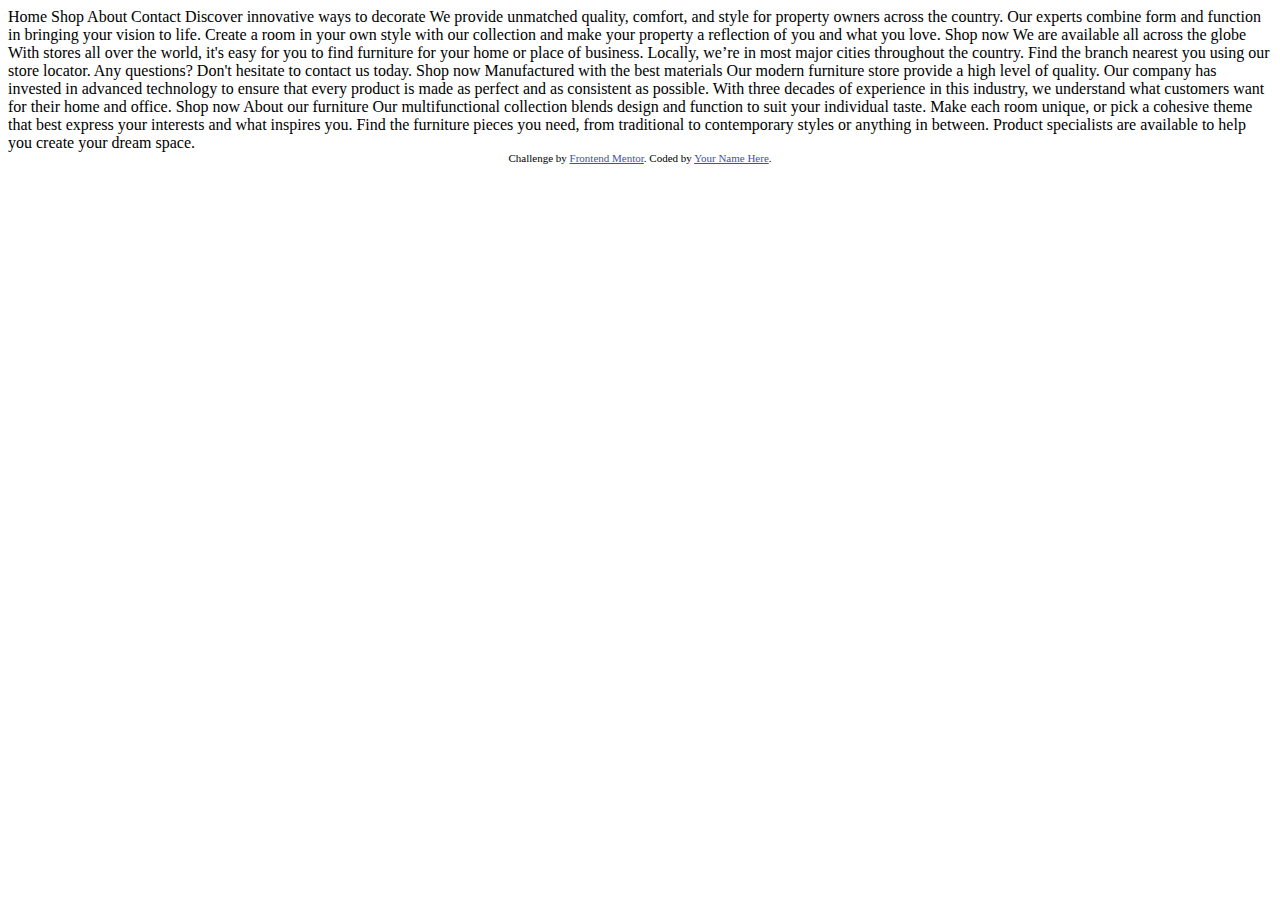
==== index.html @ ec450e1d "first initialize project" ====
<!DOCTYPE html>
<html lang="en">
<head>
  <meta charset="UTF-8">
  <meta name="viewport" content="width=device-width, initial-scale=1.0"> <!-- displays site properly based on user's device -->

  <link rel="icon" type="image/png" sizes="32x32" href="./images/favicon-32x32.png">
  
  <title>Frontend Mentor | Room homepage</title>

  <!-- Feel free to remove these styles or customise in your own stylesheet 👍 -->
  <style>
    .attribution { font-size: 11px; text-align: center; }
    .attribution a { color: hsl(228, 45%, 44%); }
  </style>
</head>
<body>
  Home
  Shop
  About
  Contact

  Discover innovative ways to decorate

  We provide unmatched quality, comfort, and style for property owners across the country. 
  Our experts combine form and function in bringing your vision to life. Create a room in your 
  own style with our collection and make your property a reflection of you and what you love.

  Shop now

  We are available all across the globe

  With stores all over the world, it's easy for you to find furniture for your home or place of business. 
  Locally, we’re in most major cities throughout the country. Find the branch nearest you using our 
  store locator. Any questions? Don't hesitate to contact us today.

  Shop now

  Manufactured with the best materials

  Our modern furniture store provide a high level of quality. Our company has invested in advanced technology 
  to ensure that every product is made as perfect and as consistent as possible. With three decades of 
  experience in this industry, we understand what customers want for their home and office.

  Shop now

  About our furniture

  Our multifunctional collection blends design and function to suit your individual taste.
  Make each room unique, or pick a cohesive theme that best express your interests and what
  inspires you. Find the furniture pieces you need, from traditional to contemporary styles
  or anything in between. Product specialists are available to help you create your dream space.
  
  <div class="attribution">
    Challenge by <a href="https://www.frontendmentor.io?ref=challenge" target="_blank">Frontend Mentor</a>. 
    Coded by <a href="#">Your Name Here</a>.
  </div>
</body>
</html>
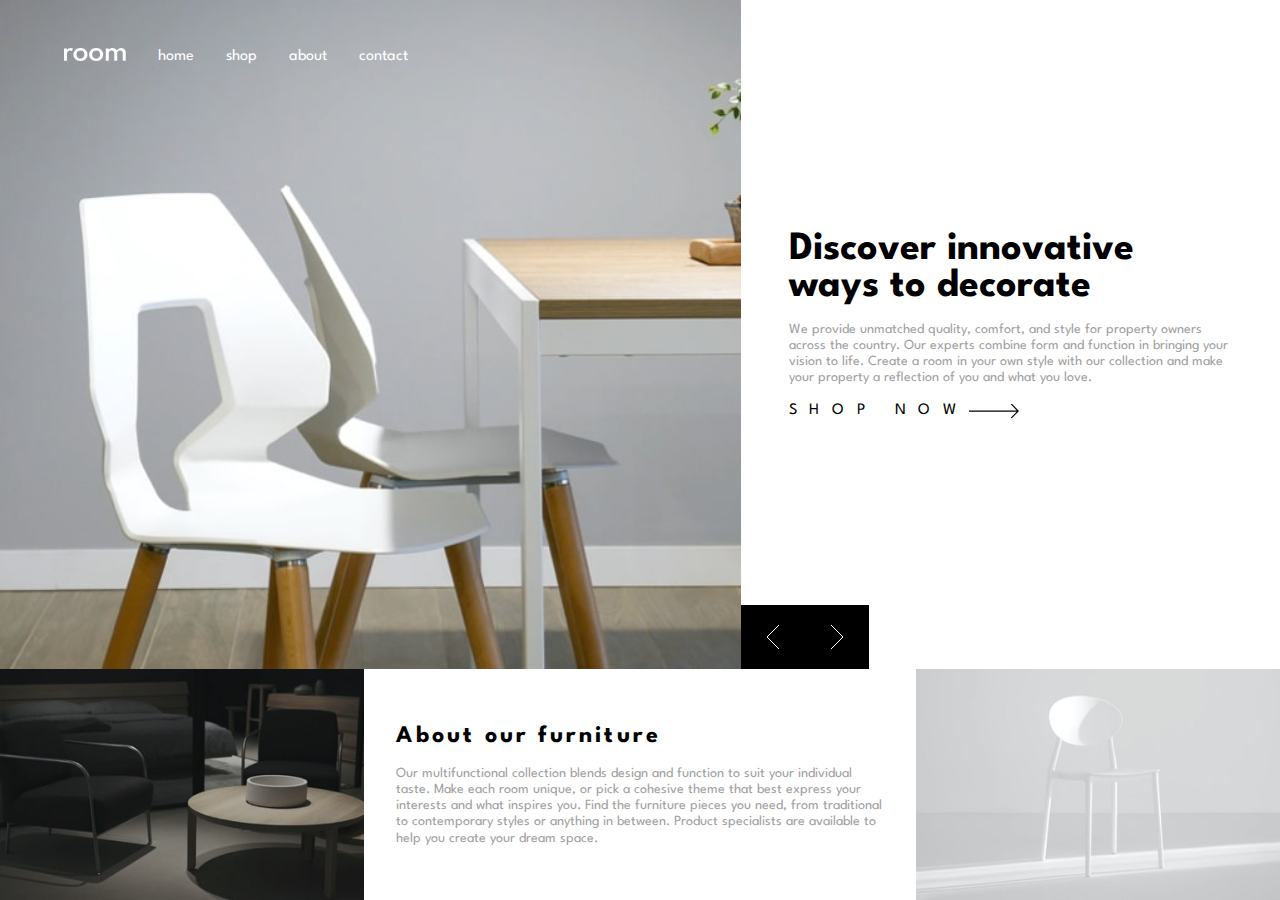
==== commit fc5f1a47: "design layout grid mobile and desktop" ====
--- a/index.html
+++ b/index.html
@@ -1,59 +1,76 @@
 <!DOCTYPE html>
 <html lang="en">
+
 <head>
   <meta charset="UTF-8">
-  <meta name="viewport" content="width=device-width, initial-scale=1.0"> <!-- displays site properly based on user's device -->
+  <meta name="viewport" content="width=device-width, initial-scale=1.0">
+  <!-- displays site properly based on user's device -->
 
   <link rel="icon" type="image/png" sizes="32x32" href="./images/favicon-32x32.png">
-  
-  <title>Frontend Mentor | Room homepage</title>
+  <title>Jery Lenas | Room homepage</title>
+  <link rel="stylesheet" href="/src/css/reset.css">
+  <link rel="preconnect" href="https://fonts.googleapis.com">
+  <link rel="preconnect" href="https://fonts.gstatic.com" crossorigin>
+  <link href="https://fonts.googleapis.com/css2?family=League+Spartan:wght@500;600;700&display=swap" rel="stylesheet">
+  <link rel="stylesheet" href="/src/css/component.css">
+  <link rel="stylesheet" href="/src/css/index.css">
+  <script src="src/js/navigation.js" defer></script>
+</head>
 
-  <!-- Feel free to remove these styles or customise in your own stylesheet 👍 -->
-  <style>
-    .attribution { font-size: 11px; text-align: center; }
-    .attribution a { color: hsl(228, 45%, 44%); }
-  </style>
-</head>
 <body>
-  Home
-  Shop
-  About
-  Contact
+  <header class="header">
+    <section class="hero-img">
+      <button class="mobile-nav-toggle" aria-controls="navigation--primary" aria-expanded="false">
+        <span class="sr-only" aria-expanded="false">Menu</span>
+      </button>
+      <a href="#" class="logo"><img src="src/images/logo.svg" alt="room homepage logo"></a>
+      <nav>
+        <ul id="navigation--primary" class="navigation--primary">
+          <li class="nav-item"><a href="#home">home</a></li>
+          <li class="nav-item"><a href="#shope">shop</a></li>
+          <li class="nav-item"><a href="#sabout">about</a></li>
+          <li class="nav-item"><a href="#scontact">contact</a></li>
+        </ul>
+      </nav>
+      <div id="action-buttons--mobile" class="action-buttons action-buttons--mobile">
+        <button class="nav-button nav-button--left"></button>
+        <button class="nav-button nav-button--right"></button>
+      </div>
+    </section>
+    <div id="action-buttons--desktop" class="action-buttons action-buttons--desktop">
+      <button class="nav-button nav-button--left"></button>
+      <button class="nav-button nav-button--right"></button>
+    </div>
+    <section class="description container flow">
+      <h1 class="page-title">Discover innovative ways to decorate</h1>
+      <p>We provide unmatched quality, comfort, and style for property owners across the country.
+        Our experts combine form and function in bringing your vision to life. Create a room in your
+        own style with our collection and make your property a reflection of you and what you love.
+      </p>
 
-  Discover innovative ways to decorate
+      <div>
+        <a href="#" class="purchase-button">SHOP NOW</a>
+      </div>
+    </section>
+  </header>
+  <main class="about">
+    <img src="src/images/image-about-dark.jpg" class="about-dark" alt="about dark">
+    <section class="description container flow">
+      <h2 class="article-title">About our furniture</h2>
+      <p>Our multifunctional collection blends design and function to suit your individual taste.
+        Make each room unique, or pick a cohesive theme that best express your interests and what
+        inspires you. Find the furniture pieces you need, from traditional to contemporary styles
+        or anything in between. Product specialists are available to help you create your dream space.
+      </p>
+    </section>
+    <img src="src/images/image-about-light.jpg" class="about-light" alt="about light">
+  </main>
 
-  We provide unmatched quality, comfort, and style for property owners across the country. 
-  Our experts combine form and function in bringing your vision to life. Create a room in your 
-  own style with our collection and make your property a reflection of you and what you love.
 
-  Shop now
 
-  We are available all across the globe
+  <!-- <div class="attribution">
+    Coded by <a href="#">Jery I D Lenas</a>.
+  </div> -->
+</body>
 
-  With stores all over the world, it's easy for you to find furniture for your home or place of business. 
-  Locally, we’re in most major cities throughout the country. Find the branch nearest you using our 
-  store locator. Any questions? Don't hesitate to contact us today.
-
-  Shop now
-
-  Manufactured with the best materials
-
-  Our modern furniture store provide a high level of quality. Our company has invested in advanced technology 
-  to ensure that every product is made as perfect and as consistent as possible. With three decades of 
-  experience in this industry, we understand what customers want for their home and office.
-
-  Shop now
-
-  About our furniture
-
-  Our multifunctional collection blends design and function to suit your individual taste.
-  Make each room unique, or pick a cohesive theme that best express your interests and what
-  inspires you. Find the furniture pieces you need, from traditional to contemporary styles
-  or anything in between. Product specialists are available to help you create your dream space.
-  
-  <div class="attribution">
-    Challenge by <a href="https://www.frontendmentor.io?ref=challenge" target="_blank">Frontend Mentor</a>. 
-    Coded by <a href="#">Your Name Here</a>.
-  </div>
-</body>
-</html>
+</html>--- a/src/css/component.css
+++ b/src/css/component.css
@@ -0,0 +1,89 @@
+.page-title {
+    font-size: var(--font-size-3xl);
+    font-family: var(--ff-sans-normal);
+    font-weight: 700;
+    line-height: 2.3rem;
+}
+
+.article-title {
+    font-size: var(--font-size-2xl);
+    font-family: var(--ff-sans-normal);
+    letter-spacing: .2rem;
+    font-weight: 700;
+}
+
+.nav-button {
+    background-color: hsl(var(--clr-black));
+    padding: 2rem;
+    background-repeat: no-repeat;
+    background-position: center;
+    border: none;
+    margin: 0;
+}
+
+.nav-button:hover {
+    background-color: hsl(var(--crl-very-dark-gray));
+}
+
+.nav-button--left {
+    background-image: url(/src/images/icon-angle-left.svg);
+}
+
+.nav-button--right {
+    background-image: url(/src/images/icon-angle-right.svg);
+}
+
+/* Purchase Button */
+
+.purchase-button {
+    position: relative;
+    font-size: var(--font-size-md);
+    letter-spacing: .8rem;
+}
+
+.purchase-button::after {
+    content: "";
+    position: absolute;
+    background-image: url(/src/images/icon-arrow.svg);
+    width: 50%;
+    height: 100%;
+    background-size: contain;
+    background-repeat: no-repeat;
+    top: 50%;
+    bottom: 50%;
+    transform: translateY(-50%);
+}
+
+.purchase-button:hover {
+    opacity: .5;
+}
+
+
+/* Navigation */
+.navigation--primary {
+    display: flex;
+    gap: var(--nav-gap, 2rem);
+    color: hsl(var(--clr-white));
+    align-items: center;
+}
+
+.nav-item {
+    position: relative;
+    padding-bottom: .3rem;
+}
+
+.nav-item::after {
+    content: "";
+    position: absolute;
+    background-color: hsl(var(--clr-white));
+    height: .2rem;
+    width: 100%;
+    bottom: 0;
+    left: 0;
+    transform: scaleX(0);
+    transition: transform 300ms ease-in-out;
+}
+
+.nav-item:hover::after {
+    transform: scale(1);
+}--- a/src/css/index.css
+++ b/src/css/index.css
@@ -0,0 +1,334 @@
+/* - Dark Gray: hsl(0, 0%, 63%)
+- Black: hsl(0, 0%, 0%)
+- White: hsl(0, 0%, 100%)
+- Very Dark Gray: hsl(0, 0%, 27%) */
+
+:root {
+    --crl-dark-gray: 0, 0%, 63%;
+    --crl-very-dark-gray: 0, 0%, 27%;
+    --clr-white: 0, 0%, 100%;
+    --clr-black: 0, 0%, 0%;
+
+    /* font-sizes */
+    --font-size-xs: 0.75rem;
+    --font-size-sm: 0.875rem;
+    --font-size-md: 1rem;
+    --font-size-lg: 1.125rem;
+    --font-size-xl: 1.3125rem;
+    --font-size-2xl: 1.5rem;
+    --font-size-3xl: 2.652rem;
+    --font-size-4xl: 4rem;
+
+    /* font-families */
+    --ff-sans-normal: 'League Spartan', sans-serif;
+    --ff-serif: 'Times New Roman', serif;
+
+}
+
+/* make images easier to work with */
+img {
+    max-width: 100%;
+    display: block;
+}
+
+/* make form elements easier to work with */
+input,
+button,
+textarea,
+select {
+    font: inherit;
+}
+
+/* remove animations for people who've turned them off */
+@media (prefers-reduced-motion: reduce) {
+
+    *,
+    *::before,
+    *::after {
+        animation-duration: 0.01ms !important;
+        animation-iteration-count: 1 !important;
+        transition-duration: 0.01ms !important;
+        scroll-behavior: auto !important;
+    }
+}
+
+
+/* ------------------- */
+/* Utility classes     */
+/* ------------------- */
+
+/* general */
+
+.flex {
+    display: flex;
+    gap: var(--gap, 1rem);
+}
+
+.grid {
+    display: grid;
+    gap: var(--gap, 1rem);
+}
+
+.d-block {
+    display: block;
+}
+
+/* Initiialeze  */
+.flow>*:where(:not(:first-child)) {
+    margin-top: var(--flow-space, 1rem);
+}
+
+.flow--space-small {
+    --flow-space: .75rem;
+}
+
+/* typography */
+
+.ff-serif {
+    font-family: var(--ff-serif);
+}
+
+.ff-sans-normal {
+    font-family: var(--ff-sans-normal);
+}
+
+.letter-spacing-1 {
+    letter-spacing: 4.75px;
+}
+
+.letter-spacing-2 {
+    letter-spacing: 2.7px;
+}
+
+.letter-spacing-3 {
+    letter-spacing: 2.35px;
+}
+
+.uppercase {
+    text-transform: uppercase;
+}
+
+
+h1,
+h2,
+h3,
+h4,
+h5,
+h6 {
+    font-family: var(--ff-serif);
+}
+
+
+.sr-only {
+    position: absolute;
+    width: 1px;
+    height: 1px;
+    padding: 0;
+    margin: -1px;
+    overflow: hidden;
+    clip: rect(0, 0, 0, 0);
+    white-space: nowrap;
+    border: 0;
+}
+
+.box-shadow {
+    box-shadow: 0 0 10px hsl(var(--clr-black), 0.5);
+}
+
+/* set up the body */
+body {
+    font-family: var(--ff-sans-normal);
+    font-size: var(--font-size-md);
+    background-color: hsl(var(--clr-white));
+}
+
+.card {
+    padding: 2rem;
+    box-shadow: 0 0 20px hsl(var(--clr-black), 0.2);
+
+}
+
+.container {
+    padding: 1.5rem;
+}
+
+p {
+    color: hsl(var(--crl-dark-gray));
+    font-size: var(--font-size-sm);
+}
+
+/*  */
+.hero-img {
+    position: relative;
+    display: flex;
+    gap: 2rem;
+    background-image: url(/src/images/desktop-image-hero-1.jpg);
+    background-repeat: no-repeat;
+    background-size: cover;
+    min-height: 20rem;
+    padding: 2rem;
+    padding-top: 3rem;
+    width: 100%;
+    height: 2erm;
+}
+
+.action-buttons {
+    position: absolute;
+    bottom: 0;
+    right: 0;
+}
+
+@media (max-width:35rem) {
+    .hero-img {
+        background-image: url(/src/images/mobile-image-hero-1.jpg);
+        justify-content: center;
+        background-position: top;
+        min-height: 30rem;
+    }
+
+    .nav-item {
+        position: relative;
+        padding-bottom: .3rem;
+        font-size: var(--font-size-xl);
+    }
+
+    .logo {
+        order: 2;
+    }
+
+    .navigation--primary {
+        position: absolute;
+        z-index: 1000;
+        background-color: white;
+        color: hsl(var(--clr-black));
+        padding: 1rem;
+        left: 0;
+        top: 0;
+        width: 100%;
+        height: 100%;
+        max-height: 7rem;
+        padding-left: 5rem;
+        transform: translateY(-100%);
+        opacity: 0;
+        transition: transform 500ms ease-in-out, opacity 300ms ease-in-out;
+    }
+
+    .navigation--primary[data-visible="true"] {
+        transform: translateY(0);
+        opacity: 1;
+    }
+
+    .nav-item::after {
+        background-color: hsl(var(--clr-black));
+    }
+
+    .mobile-nav-toggle {
+        display: block;
+        position: absolute;
+        z-index: 2000;
+        background: transparent;
+        background-image: url(/src/images/icon-hamburger.svg);
+        background-repeat: no-repeat;
+        background-position: center;
+        width: 1.5rem;
+        aspect-ratio: 1;
+        border: 0;
+        left: 2rem;
+        top: 3.5rem;
+        transform: translateY(-50%);
+    }
+
+    .mobile-nav-toggle[aria-expanded="true"] {
+        background-image: url(/src/images/icon-close.svg);
+    }
+}
+
+.description {
+    padding: 4rem 2rem 5rem;
+}
+
+.about .description {
+    padding: 3rem 2rem;
+}
+
+.about img {
+    width: 100%;
+}
+
+.action-buttons--desktop {
+    display: none;
+}
+
+@media (min-width:64em) {
+    body {
+        display: grid;
+        grid-template-rows: 1fr auto;
+        min-height: 100vh;
+    }
+
+    .action-buttons--mobile {
+        display: none;
+    }
+
+    .header {
+        display: grid;
+        grid-template-columns: 1.8fr auto 1fr;
+        grid-template-rows: 1fr auto;
+        grid-template-areas:
+            "hero . description"
+            "hero buttons description"
+        ;
+    }
+
+    .hero-img {
+        grid-area: hero;
+    }
+
+    .action-buttons--desktop {
+        display: flex;
+        justify-content: space-between;
+        grid-area: buttons;
+        position: static;
+        bottom: 0;
+        right: 0;
+        z-index: 1000;
+    }
+
+    .page-title {
+        font-size: 2.5rem;
+    }
+
+    .description {
+        display: flex;
+        align-items: start;
+        justify-content: start;
+        flex-direction: column;
+        grid-area: description;
+        grid-column: buttons / description;
+        justify-content: center;
+        text-align: left;
+        padding-inline: 3rem;
+    }
+
+    .about {
+        display: grid;
+        grid-template-areas:
+            "dark about light";
+        /* grid-template-columns: 200px 1fr 200px; */
+    }
+
+    .about .description {
+        grid-area: about;
+        padding: 3rem 2rem;
+    }
+
+    .about .about-dark {
+        grid-area: dark;
+        height: 100%;
+    }
+
+    .about .about-light {
+        grid-area: light;
+        height: 100%;
+    }
+}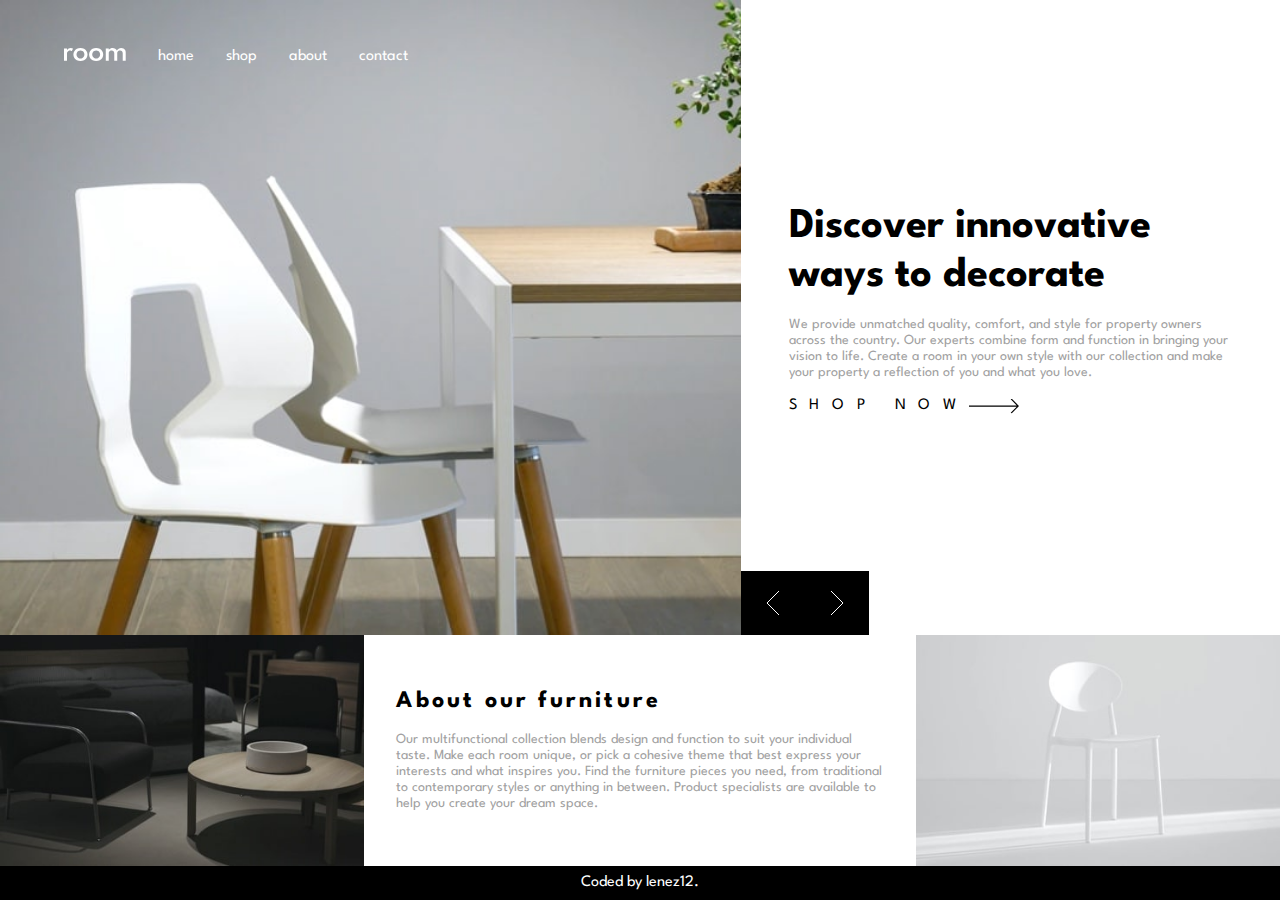
==== commit 5b7491d8: "handling paging in page" ====
--- a/index.html
+++ b/index.html
@@ -15,15 +15,16 @@
   <link rel="stylesheet" href="/src/css/component.css">
   <link rel="stylesheet" href="/src/css/index.css">
   <script src="src/js/navigation.js" defer></script>
+  <script src="src/js/index.js" defer></script>
 </head>
 
 <body>
   <header class="header">
-    <section class="hero-img">
+    <section id="section-hero" class="hero-img">
       <button class="mobile-nav-toggle" aria-controls="navigation--primary" aria-expanded="false">
         <span class="sr-only" aria-expanded="false">Menu</span>
       </button>
-      <a href="#" class="logo"><img src="src/images/logo.svg" alt="room homepage logo"></a>
+      <a href="#"><img class="logo" src="src/images/logo.svg" alt="room homepage logo"></a>
       <nav>
         <ul id="navigation--primary" class="navigation--primary">
           <li class="nav-item"><a href="#home">home</a></li>
@@ -43,7 +44,7 @@
     </div>
     <section class="description container flow">
       <h1 class="page-title">Discover innovative ways to decorate</h1>
-      <p>We provide unmatched quality, comfort, and style for property owners across the country.
+      <p class="page-desc">We provide unmatched quality, comfort, and style for property owners across the country.
         Our experts combine form and function in bringing your vision to life. Create a room in your
         own style with our collection and make your property a reflection of you and what you love.
       </p>
@@ -68,9 +69,9 @@
 
 
 
-  <!-- <div class="attribution">
-    Coded by <a href="#">Jery I D Lenas</a>.
-  </div> -->
+  <div class="attribution">
+    Coded by <a href="https://github.com/lenez12" target="_blank">lenez12</a>.
+  </div>
 </body>
 
 </html>--- a/src/css/component.css
+++ b/src/css/component.css
@@ -2,7 +2,7 @@
     font-size: var(--font-size-3xl);
     font-family: var(--ff-sans-normal);
     font-weight: 700;
-    line-height: 2.3rem;
+    /* line-height: 2.3rem; */
 }
 
 .article-title {
@@ -52,6 +52,10 @@
     top: 50%;
     bottom: 50%;
     transform: translateY(-50%);
+    animation-name: moveRight;
+    animation-duration: 2s;
+    animation-iteration-count: infinite;
+    animation-direction: alternate;
 }
 
 .purchase-button:hover {
@@ -86,4 +90,38 @@
 
 .nav-item:hover::after {
     transform: scale(1);
+}
+
+@keyframes moveRight {
+    from {
+        transform: translate(0, -50%);
+    }
+
+    50% {
+        transform: translate(1rem, -50%);
+    }
+
+    to {
+        transform: translate(0, -50%);
+    }
+}
+
+@keyframes bounce {
+    from {
+        transform: scale(0);
+    }
+
+    50% {
+        transform: scale(1.1);
+    }
+
+
+    to {
+        transform: scale(1);
+    }
+}
+
+.bounce {
+    animation: bounce 1s 1;
+
 }--- a/src/css/index.css
+++ b/src/css/index.css
@@ -161,7 +161,6 @@
 .hero-img {
     position: relative;
     display: flex;
-    gap: 2rem;
     background-image: url(/src/images/desktop-image-hero-1.jpg);
     background-repeat: no-repeat;
     background-size: cover;
@@ -169,13 +168,70 @@
     padding: 2rem;
     padding-top: 3rem;
     width: 100%;
-    height: 2erm;
+    align-items: start;
+    background-position: 0px 0px;
+
+}
+
+.slide-in {
+    -webkit-animation: slidein 1.5s;
+    animation: slidein 1.5s;
+
+    -webkit-animation-fill-mode: forwards;
+    animation-fill-mode: forwards;
+
+    -webkit-animation-iteration-count: 1;
+    animation-iteration-count: 1;
+
+    -webkit-animation-direction: alternate;
+    animation-direction: alternate;
+}
+
+@keyframes slidein {
+    from {
+        -webkit-filter: blur(5px);
+        -moz-filter: blur(5px);
+        -o-filter: blur(5px);
+        -ms-filter: blur(5px);
+        filter: blur(5px);
+    }
+
+    to {
+        filter: blur(0);
+    }
+
 }
 
 .action-buttons {
     position: absolute;
     bottom: 0;
     right: 0;
+    display: flex;
+}
+
+
+
+.description {
+    padding: 4rem 2rem 5rem;
+}
+
+.about .description {
+    padding: 3rem 2rem;
+}
+
+.about img {
+    width: 100%;
+}
+
+.action-buttons--desktop {
+    display: none;
+}
+
+.attribution {
+    background-color: hsl(var(--clr-black));
+    color: white;
+    padding: .5rem 0;
+    text-align: center;
 }
 
 @media (max-width:35rem) {
@@ -184,6 +240,7 @@
         justify-content: center;
         background-position: top;
         min-height: 30rem;
+
     }
 
     .nav-item {
@@ -243,23 +300,13 @@
     }
 }
 
-.description {
-    padding: 4rem 2rem 5rem;
-}
-
-.about .description {
-    padding: 3rem 2rem;
-}
-
-.about img {
-    width: 100%;
-}
-
-.action-buttons--desktop {
-    display: none;
-}
-
-@media (min-width:64em) {
+@media (min-width:35.063rem) {
+    .hero-img {
+        gap: 2rem;
+    }
+}
+
+@media (min-width:64em) and (max-width:90em) {
     body {
         display: grid;
         grid-template-rows: 1fr auto;
@@ -282,6 +329,7 @@
 
     .hero-img {
         grid-area: hero;
+
     }
 
     .action-buttons--desktop {
@@ -294,9 +342,7 @@
         z-index: 1000;
     }
 
-    .page-title {
-        font-size: 2.5rem;
-    }
+
 
     .description {
         display: flex;
@@ -331,4 +377,92 @@
         grid-area: light;
         height: 100%;
     }
+}
+
+@media (min-width:90.063em) {
+    :root {
+        --font-size-xs: 0.75rem;
+        --font-size-sm: clamp(0.875rem, 1vw, 2rem);
+        --font-size-md: clamp(1rem, 1.3vw, 2.2rem);
+        --font-size-lg: 1.125rem;
+        --font-size-xl: 1.3125rem;
+        --font-size-2xl: clamp(1.5rem, 1.5vw, 2.5rem);
+        --font-size-3xl: clamp(2.652rem, 3vw, 4rem);
+        --font-size-4xl: 4rem;
+    }
+
+    body {
+        display: grid;
+        grid-template-rows: 1fr auto;
+        min-height: 100vh;
+    }
+
+    .action-buttons--mobile {
+        display: none;
+    }
+
+    .header {
+        display: grid;
+        grid-template-columns: 1.8fr auto 1fr;
+        grid-template-rows: 1fr auto;
+        grid-template-areas:
+            "hero . description"
+            "hero buttons description"
+        ;
+    }
+
+    .logo {
+        width: clamp(2rem, 6vw, 10rem);
+    }
+
+    .hero-img {
+        grid-area: hero;
+        gap: clamp(2rem, 10vw, 5rem);
+    }
+
+    .action-buttons--desktop {
+        display: flex;
+        justify-content: space-between;
+        grid-area: buttons;
+        position: static;
+        bottom: 0;
+        right: 0;
+        z-index: 1000;
+    }
+
+
+
+    .description {
+        display: flex;
+        align-items: start;
+        justify-content: start;
+        flex-direction: column;
+        grid-area: description;
+        grid-column: buttons / description;
+        justify-content: center;
+        text-align: left;
+        padding-inline: clamp(3rem, 5vw, 10rem);
+    }
+
+    .about {
+        display: grid;
+        grid-template-areas:
+            "dark about light";
+        grid-template-columns: clamp(200px, 30vw, 600px) 1fr clamp(200px, 30vw, 600px);
+    }
+
+    .about .description {
+        grid-area: about;
+        padding: 3rem 2rem;
+    }
+
+    .about .about-dark {
+        grid-area: dark;
+        height: 100%;
+    }
+
+    .about .about-light {
+        grid-area: light;
+        height: 100%;
+    }
 }